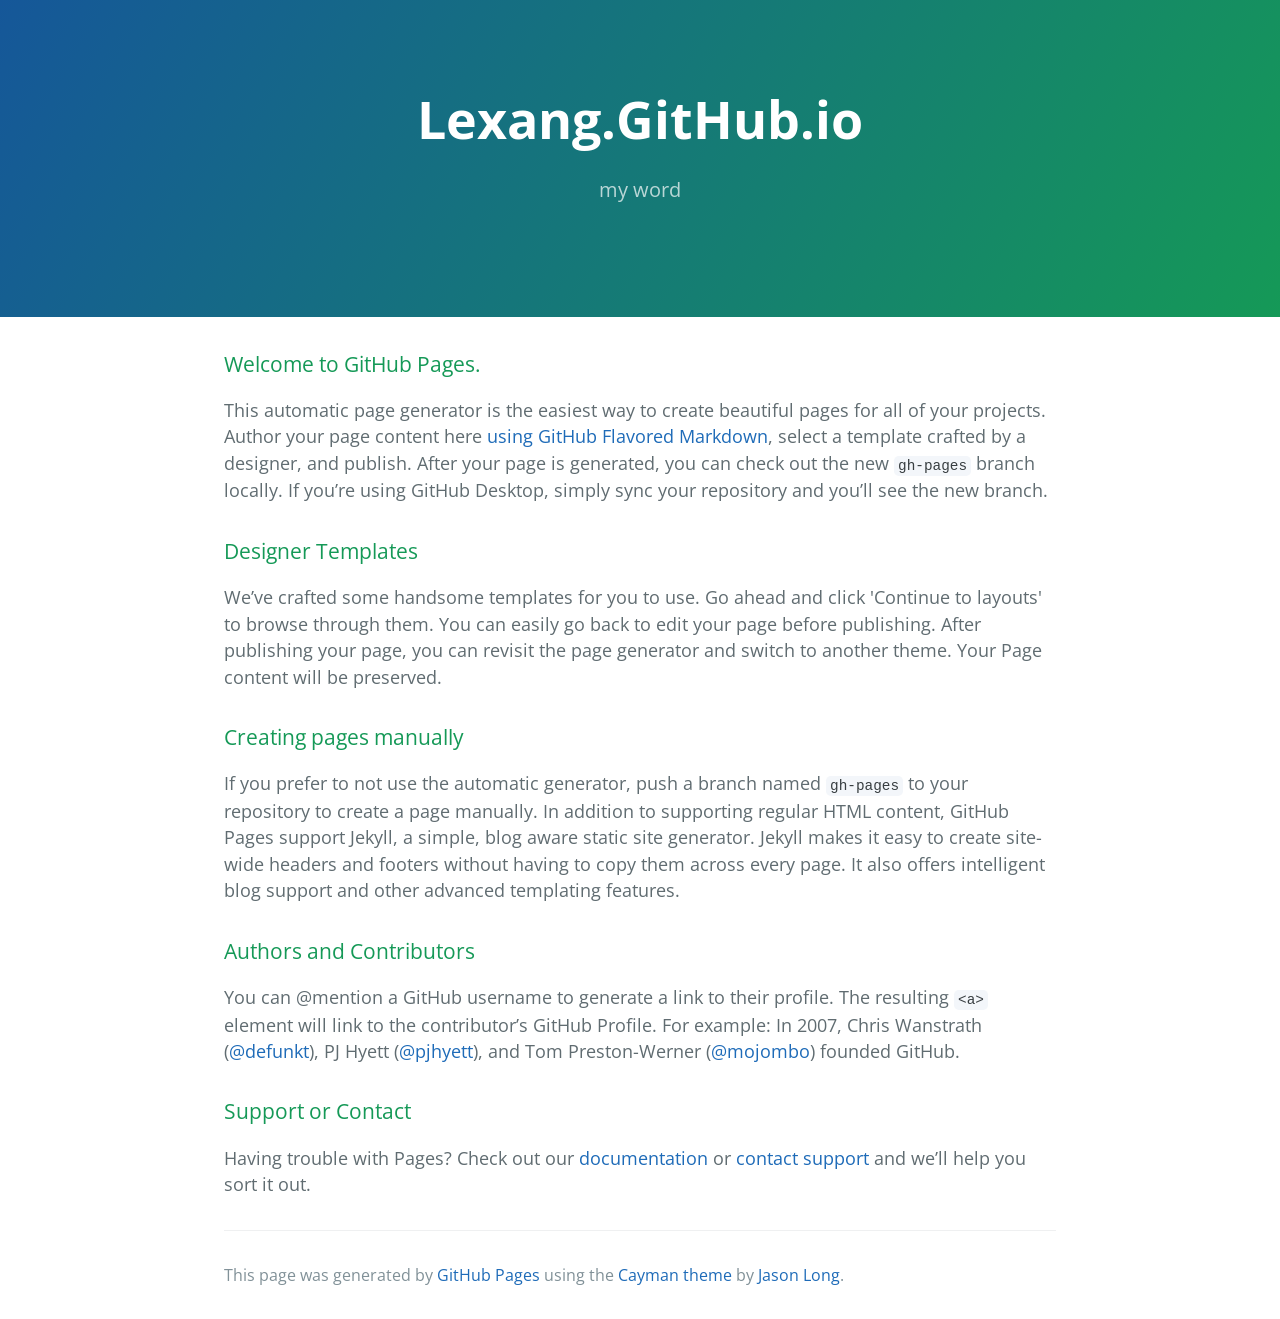
==== index.html @ 5d9beba0 "Replace master branch with page content via GitHub" ====
<!DOCTYPE html>
<html lang="en-us">
  <head>
    <meta charset="UTF-8">
    <title>Lexang.GitHub.io by lexang</title>
    <meta name="viewport" content="width=device-width, initial-scale=1">
    <link rel="stylesheet" type="text/css" href="stylesheets/normalize.css" media="screen">
    <link href='https://fonts.googleapis.com/css?family=Open+Sans:400,700' rel='stylesheet' type='text/css'>
    <link rel="stylesheet" type="text/css" href="stylesheets/stylesheet.css" media="screen">
    <link rel="stylesheet" type="text/css" href="stylesheets/github-light.css" media="screen">
  </head>
  <body>
    <section class="page-header">
      <h1 class="project-name">Lexang.GitHub.io</h1>
      <h2 class="project-tagline">my word</h2>
    </section>

    <section class="main-content">
      <h3>
<a id="welcome-to-github-pages" class="anchor" href="#welcome-to-github-pages" aria-hidden="true"><span aria-hidden="true" class="octicon octicon-link"></span></a>Welcome to GitHub Pages.</h3>

<p>This automatic page generator is the easiest way to create beautiful pages for all of your projects. Author your page content here <a href="https://guides.github.com/features/mastering-markdown/">using GitHub Flavored Markdown</a>, select a template crafted by a designer, and publish. After your page is generated, you can check out the new <code>gh-pages</code> branch locally. If you’re using GitHub Desktop, simply sync your repository and you’ll see the new branch.</p>

<h3>
<a id="designer-templates" class="anchor" href="#designer-templates" aria-hidden="true"><span aria-hidden="true" class="octicon octicon-link"></span></a>Designer Templates</h3>

<p>We’ve crafted some handsome templates for you to use. Go ahead and click 'Continue to layouts' to browse through them. You can easily go back to edit your page before publishing. After publishing your page, you can revisit the page generator and switch to another theme. Your Page content will be preserved.</p>

<h3>
<a id="creating-pages-manually" class="anchor" href="#creating-pages-manually" aria-hidden="true"><span aria-hidden="true" class="octicon octicon-link"></span></a>Creating pages manually</h3>

<p>If you prefer to not use the automatic generator, push a branch named <code>gh-pages</code> to your repository to create a page manually. In addition to supporting regular HTML content, GitHub Pages support Jekyll, a simple, blog aware static site generator. Jekyll makes it easy to create site-wide headers and footers without having to copy them across every page. It also offers intelligent blog support and other advanced templating features.</p>

<h3>
<a id="authors-and-contributors" class="anchor" href="#authors-and-contributors" aria-hidden="true"><span aria-hidden="true" class="octicon octicon-link"></span></a>Authors and Contributors</h3>

<p>You can @mention a GitHub username to generate a link to their profile. The resulting <code>&lt;a&gt;</code> element will link to the contributor’s GitHub Profile. For example: In 2007, Chris Wanstrath (<a href="https://github.com/defunkt" class="user-mention">@defunkt</a>), PJ Hyett (<a href="https://github.com/pjhyett" class="user-mention">@pjhyett</a>), and Tom Preston-Werner (<a href="https://github.com/mojombo" class="user-mention">@mojombo</a>) founded GitHub.</p>

<h3>
<a id="support-or-contact" class="anchor" href="#support-or-contact" aria-hidden="true"><span aria-hidden="true" class="octicon octicon-link"></span></a>Support or Contact</h3>

<p>Having trouble with Pages? Check out our <a href="https://help.github.com/pages">documentation</a> or <a href="https://github.com/contact">contact support</a> and we’ll help you sort it out.</p>

      <footer class="site-footer">

        <span class="site-footer-credits">This page was generated by <a href="https://pages.github.com">GitHub Pages</a> using the <a href="https://github.com/jasonlong/cayman-theme">Cayman theme</a> by <a href="https://twitter.com/jasonlong">Jason Long</a>.</span>
      </footer>

    </section>

  
  </body>
</html>
---- stylesheets/stylesheet.css ----
* {
  box-sizing: border-box; }

body {
  padding: 0;
  margin: 0;
  font-family: "Open Sans", "Helvetica Neue", Helvetica, Arial, sans-serif;
  font-size: 16px;
  line-height: 1.5;
  color: #606c71; }

a {
  color: #1e6bb8;
  text-decoration: none; }
  a:hover {
    text-decoration: underline; }

.btn {
  display: inline-block;
  margin-bottom: 1rem;
  color: rgba(255, 255, 255, 0.7);
  background-color: rgba(255, 255, 255, 0.08);
  border-color: rgba(255, 255, 255, 0.2);
  border-style: solid;
  border-width: 1px;
  border-radius: 0.3rem;
  transition: color 0.2s, background-color 0.2s, border-color 0.2s; }
  .btn + .btn {
    margin-left: 1rem; }

.btn:hover {
  color: rgba(255, 255, 255, 0.8);
  text-decoration: none;
  background-color: rgba(255, 255, 255, 0.2);
  border-color: rgba(255, 255, 255, 0.3); }

@media screen and (min-width: 64em) {
  .btn {
    padding: 0.75rem 1rem; } }

@media screen and (min-width: 42em) and (max-width: 64em) {
  .btn {
    padding: 0.6rem 0.9rem;
    font-size: 0.9rem; } }

@media screen and (max-width: 42em) {
  .btn {
    display: block;
    width: 100%;
    padding: 0.75rem;
    font-size: 0.9rem; }
    .btn + .btn {
      margin-top: 1rem;
      margin-left: 0; } }

.page-header {
  color: #fff;
  text-align: center;
  background-color: #159957;
  background-image: linear-gradient(120deg, #155799, #159957); }

@media screen and (min-width: 64em) {
  .page-header {
    padding: 5rem 6rem; } }

@media screen and (min-width: 42em) and (max-width: 64em) {
  .page-header {
    padding: 3rem 4rem; } }

@media screen and (max-width: 42em) {
  .page-header {
    padding: 2rem 1rem; } }

.project-name {
  margin-top: 0;
  margin-bottom: 0.1rem; }

@media screen and (min-width: 64em) {
  .project-name {
    font-size: 3.25rem; } }

@media screen and (min-width: 42em) and (max-width: 64em) {
  .project-name {
    font-size: 2.25rem; } }

@media screen and (max-width: 42em) {
  .project-name {
    font-size: 1.75rem; } }

.project-tagline {
  margin-bottom: 2rem;
  font-weight: normal;
  opacity: 0.7; }

@media screen and (min-width: 64em) {
  .project-tagline {
    font-size: 1.25rem; } }

@media screen and (min-width: 42em) and (max-width: 64em) {
  .project-tagline {
    font-size: 1.15rem; } }

@media screen and (max-width: 42em) {
  .project-tagline {
    font-size: 1rem; } }

.main-content :first-child {
  margin-top: 0; }
.main-content img {
  max-width: 100%; }
.main-content h1, .main-content h2, .main-content h3, .main-content h4, .main-content h5, .main-content h6 {
  margin-top: 2rem;
  margin-bottom: 1rem;
  font-weight: normal;
  color: #159957; }
.main-content p {
  margin-bottom: 1em; }
.main-content code {
  padding: 2px 4px;
  font-family: Consolas, "Liberation Mono", Menlo, Courier, monospace;
  font-size: 0.9rem;
  color: #383e41;
  background-color: #f3f6fa;
  border-radius: 0.3rem; }
.main-content pre {
  padding: 0.8rem;
  margin-top: 0;
  margin-bottom: 1rem;
  font: 1rem Consolas, "Liberation Mono", Menlo, Courier, monospace;
  color: #567482;
  word-wrap: normal;
  background-color: #f3f6fa;
  border: solid 1px #dce6f0;
  border-radius: 0.3rem; }
  .main-content pre > code {
    padding: 0;
    margin: 0;
    font-size: 0.9rem;
    color: #567482;
    word-break: normal;
    white-space: pre;
    background: transparent;
    border: 0; }
.main-content .highlight {
  margin-bottom: 1rem; }
  .main-content .highlight pre {
    margin-bottom: 0;
    word-break: normal; }
.main-content .highlight pre, .main-content pre {
  padding: 0.8rem;
  overflow: auto;
  font-size: 0.9rem;
  line-height: 1.45;
  border-radius: 0.3rem; }
.main-content pre code, .main-content pre tt {
  display: inline;
  max-width: initial;
  padding: 0;
  margin: 0;
  overflow: initial;
  line-height: inherit;
  word-wrap: normal;
  background-color: transparent;
  border: 0; }
  .main-content pre code:before, .main-content pre code:after, .main-content pre tt:before, .main-content pre tt:after {
    content: normal; }
.main-content ul, .main-content ol {
  margin-top: 0; }
.main-content blockquote {
  padding: 0 1rem;
  margin-left: 0;
  color: #819198;
  border-left: 0.3rem solid #dce6f0; }
  .main-content blockquote > :first-child {
    margin-top: 0; }
  .main-content blockquote > :last-child {
    margin-bottom: 0; }
.main-content table {
  display: block;
  width: 100%;
  overflow: auto;
  word-break: normal;
  word-break: keep-all; }
  .main-content table th {
    font-weight: bold; }
  .main-content table th, .main-content table td {
    padding: 0.5rem 1rem;
    border: 1px solid #e9ebec; }
.main-content dl {
  padding: 0; }
  .main-content dl dt {
    padding: 0;
    margin-top: 1rem;
    font-size: 1rem;
    font-weight: bold; }
  .main-content dl dd {
    padding: 0;
    margin-bottom: 1rem; }
.main-content hr {
  height: 2px;
  padding: 0;
  margin: 1rem 0;
  background-color: #eff0f1;
  border: 0; }

@media screen and (min-width: 64em) {
  .main-content {
    max-width: 64rem;
    padding: 2rem 6rem;
    margin: 0 auto;
    font-size: 1.1rem; } }

@media screen and (min-width: 42em) and (max-width: 64em) {
  .main-content {
    padding: 2rem 4rem;
    font-size: 1.1rem; } }

@media screen and (max-width: 42em) {
  .main-content {
    padding: 2rem 1rem;
    font-size: 1rem; } }

.site-footer {
  padding-top: 2rem;
  margin-top: 2rem;
  border-top: solid 1px #eff0f1; }

.site-footer-owner {
  display: block;
  font-weight: bold; }

.site-footer-credits {
  color: #819198; }

@media screen and (min-width: 64em) {
  .site-footer {
    font-size: 1rem; } }

@media screen and (min-width: 42em) and (max-width: 64em) {
  .site-footer {
    font-size: 1rem; } }

@media screen and (max-width: 42em) {
  .site-footer {
    font-size: 0.9rem; } }
---- stylesheets/github-light.css ----
/*
The MIT License (MIT)

Copyright (c) 2016 GitHub, Inc.

Permission is hereby granted, free of charge, to any person obtaining a copy
of this software and associated documentation files (the "Software"), to deal
in the Software without restriction, including without limitation the rights
to use, copy, modify, merge, publish, distribute, sublicense, and/or sell
copies of the Software, and to permit persons to whom the Software is
furnished to do so, subject to the following conditions:

The above copyright notice and this permission notice shall be included in all
copies or substantial portions of the Software.

THE SOFTWARE IS PROVIDED "AS IS", WITHOUT WARRANTY OF ANY KIND, EXPRESS OR
IMPLIED, INCLUDING BUT NOT LIMITED TO THE WARRANTIES OF MERCHANTABILITY,
FITNESS FOR A PARTICULAR PURPOSE AND NONINFRINGEMENT. IN NO EVENT SHALL THE
AUTHORS OR COPYRIGHT HOLDERS BE LIABLE FOR ANY CLAIM, DAMAGES OR OTHER
LIABILITY, WHETHER IN AN ACTION OF CONTRACT, TORT OR OTHERWISE, ARISING FROM,
OUT OF OR IN CONNECTION WITH THE SOFTWARE OR THE USE OR OTHER DEALINGS IN THE
SOFTWARE.

*/

.pl-c /* comment */ {
  color: #969896;
}

.pl-c1 /* constant, variable.other.constant, support, meta.property-name, support.constant, support.variable, meta.module-reference, markup.raw, meta.diff.header */,
.pl-s .pl-v /* string variable */ {
  color: #0086b3;
}

.pl-e /* entity */,
.pl-en /* entity.name */ {
  color: #795da3;
}

.pl-smi /* variable.parameter.function, storage.modifier.package, storage.modifier.import, storage.type.java, variable.other */,
.pl-s .pl-s1 /* string source */ {
  color: #333;
}

.pl-ent /* entity.name.tag */ {
  color: #63a35c;
}

.pl-k /* keyword, storage, storage.type */ {
  color: #a71d5d;
}

.pl-s /* string */,
.pl-pds /* punctuation.definition.string, string.regexp.character-class */,
.pl-s .pl-pse .pl-s1 /* string punctuation.section.embedded source */,
.pl-sr /* string.regexp */,
.pl-sr .pl-cce /* string.regexp constant.character.escape */,
.pl-sr .pl-sre /* string.regexp source.ruby.embedded */,
.pl-sr .pl-sra /* string.regexp string.regexp.arbitrary-repitition */ {
  color: #183691;
}

.pl-v /* variable */ {
  color: #ed6a43;
}

.pl-id /* invalid.deprecated */ {
  color: #b52a1d;
}

.pl-ii /* invalid.illegal */ {
  color: #f8f8f8;
  background-color: #b52a1d;
}

.pl-sr .pl-cce /* string.regexp constant.character.escape */ {
  font-weight: bold;
  color: #63a35c;
}

.pl-ml /* markup.list */ {
  color: #693a17;
}

.pl-mh /* markup.heading */,
.pl-mh .pl-en /* markup.heading entity.name */,
.pl-ms /* meta.separator */ {
  font-weight: bold;
  color: #1d3e81;
}

.pl-mq /* markup.quote */ {
  color: #008080;
}

.pl-mi /* markup.italic */ {
  font-style: italic;
  color: #333;
}

.pl-mb /* markup.bold */ {
  font-weight: bold;
  color: #333;
}

.pl-md /* markup.deleted, meta.diff.header.from-file */ {
  color: #bd2c00;
  background-color: #ffecec;
}

.pl-mi1 /* markup.inserted, meta.diff.header.to-file */ {
  color: #55a532;
  background-color: #eaffea;
}

.pl-mdr /* meta.diff.range */ {
  font-weight: bold;
  color: #795da3;
}

.pl-mo /* meta.output */ {
  color: #1d3e81;
}
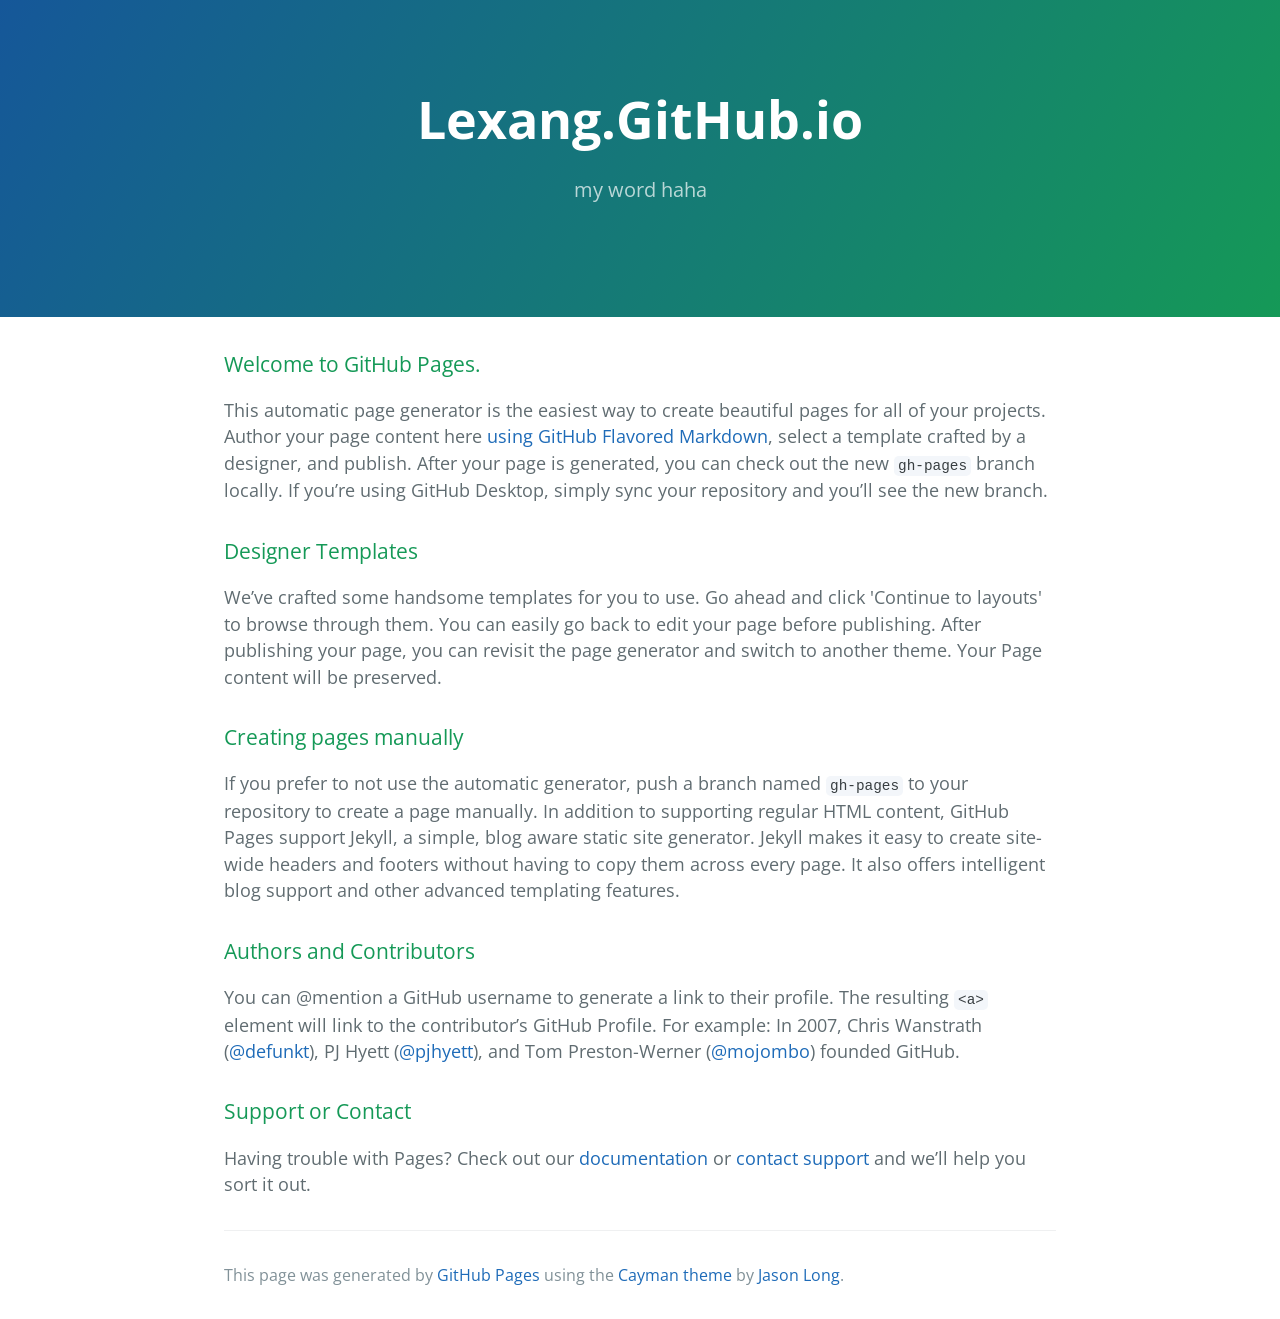
==== commit 8a7d4091: "Update index.html" ====
--- a/index.html
+++ b/index.html
@@ -12,7 +12,7 @@
   <body>
     <section class="page-header">
       <h1 class="project-name">Lexang.GitHub.io</h1>
-      <h2 class="project-tagline">my word</h2>
+      <h2 class="project-tagline">my word haha</h2>
     </section>
 
     <section class="main-content">
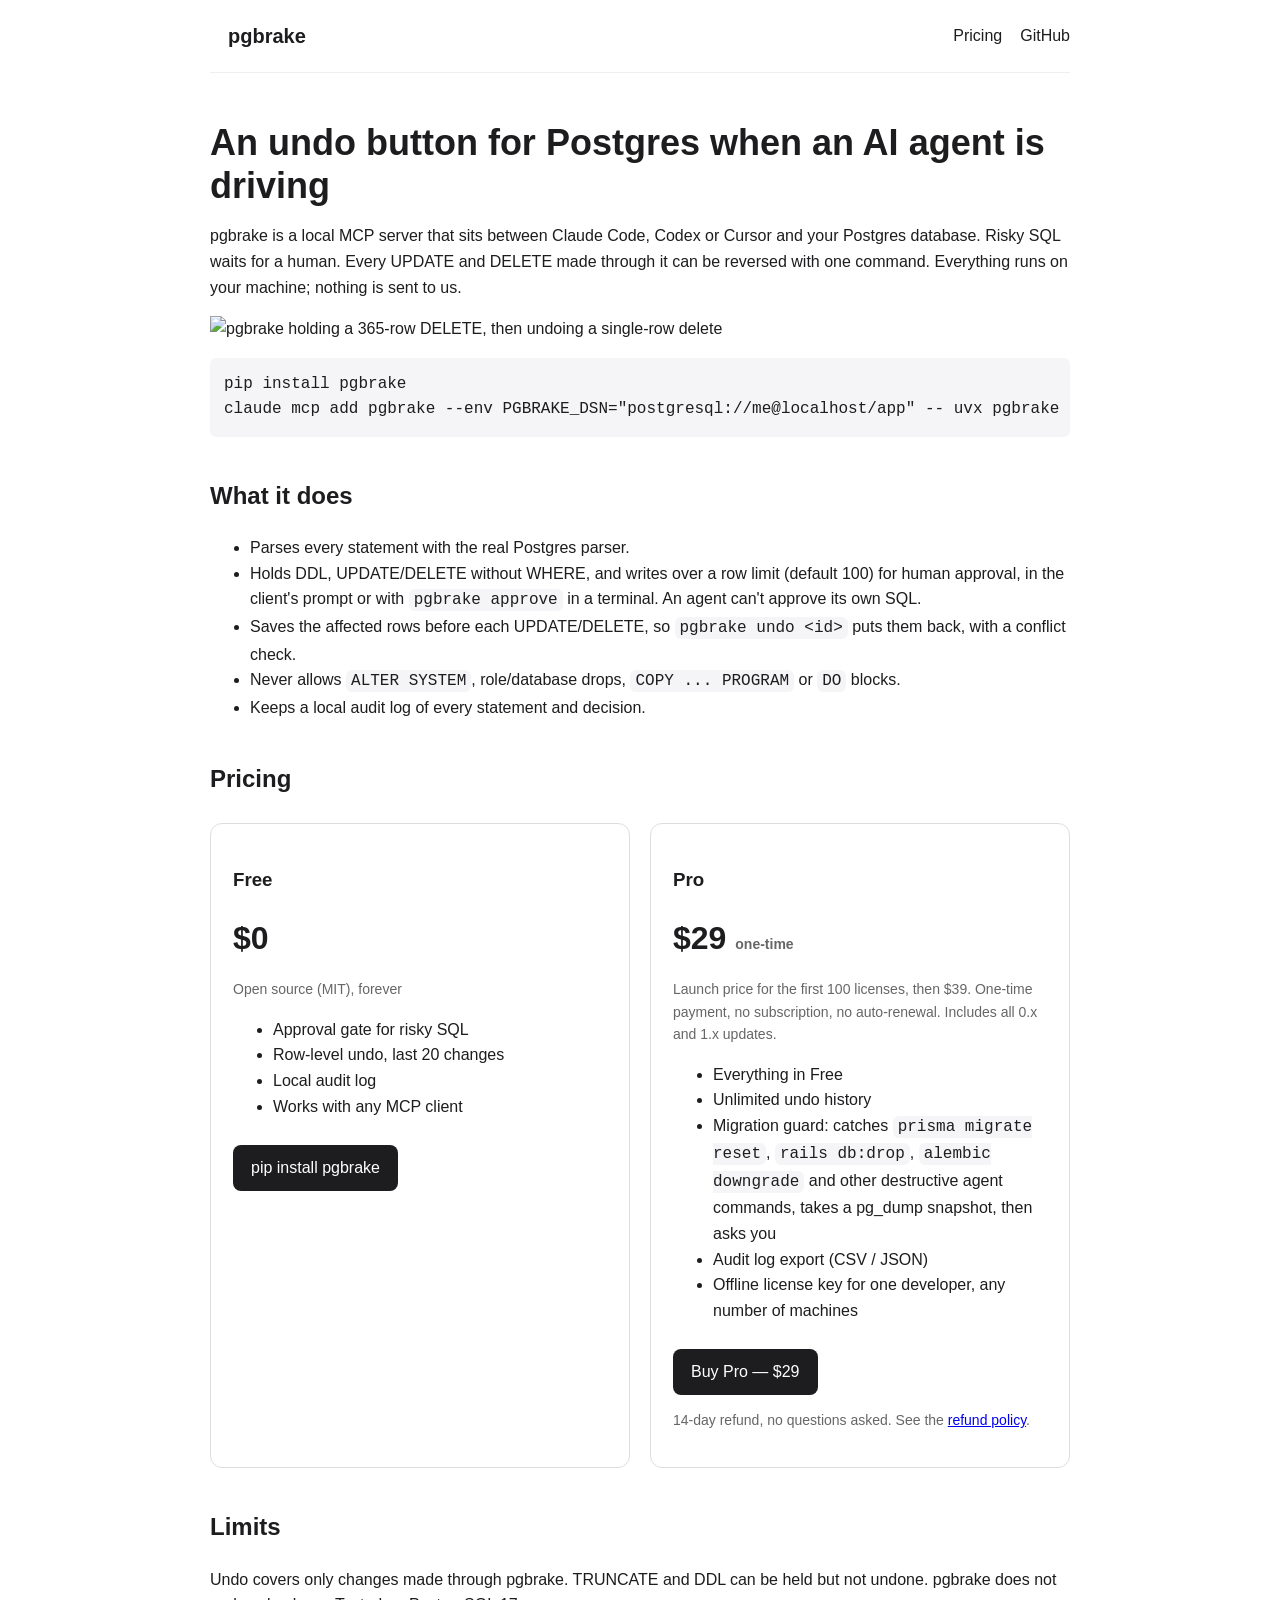
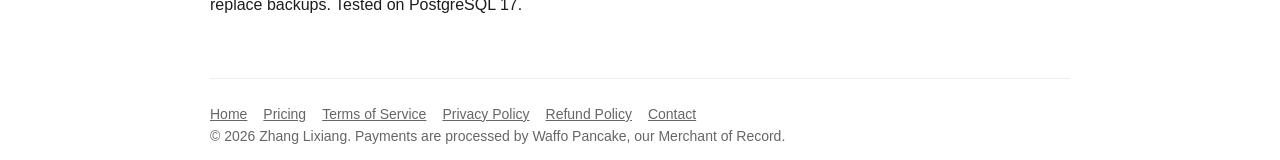
==== commit 1ab0769c: "pgbrake site: pricing, terms, privacy, refund" ====
--- a/index.html
+++ b/index.html
@@ -1,53 +1,27 @@
-<!DOCTYPE html>
-<html lang="en-us">
-  <head>
-    <meta charset="UTF-8">
-    <title>Lexang.GitHub.io by lexang</title>
-    <meta name="viewport" content="width=device-width, initial-scale=1">
-    <link rel="stylesheet" type="text/css" href="stylesheets/normalize.css" media="screen">
-    <link href='https://fonts.googleapis.com/css?family=Open+Sans:400,700' rel='stylesheet' type='text/css'>
-    <link rel="stylesheet" type="text/css" href="stylesheets/stylesheet.css" media="screen">
-    <link rel="stylesheet" type="text/css" href="stylesheets/github-light.css" media="screen">
-  </head>
-  <body>
-    <section class="page-header">
-      <h1 class="project-name">Lexang.GitHub.io</h1>
-      <h2 class="project-tagline">my word haha</h2>
-    </section>
-
-    <section class="main-content">
-      <h3>
-<a id="welcome-to-github-pages" class="anchor" href="#welcome-to-github-pages" aria-hidden="true"><span aria-hidden="true" class="octicon octicon-link"></span></a>Welcome to GitHub Pages.</h3>
-
-<p>This automatic page generator is the easiest way to create beautiful pages for all of your projects. Author your page content here <a href="https://guides.github.com/features/mastering-markdown/">using GitHub Flavored Markdown</a>, select a template crafted by a designer, and publish. After your page is generated, you can check out the new <code>gh-pages</code> branch locally. If you’re using GitHub Desktop, simply sync your repository and you’ll see the new branch.</p>
-
-<h3>
-<a id="designer-templates" class="anchor" href="#designer-templates" aria-hidden="true"><span aria-hidden="true" class="octicon octicon-link"></span></a>Designer Templates</h3>
-
-<p>We’ve crafted some handsome templates for you to use. Go ahead and click 'Continue to layouts' to browse through them. You can easily go back to edit your page before publishing. After publishing your page, you can revisit the page generator and switch to another theme. Your Page content will be preserved.</p>
-
-<h3>
-<a id="creating-pages-manually" class="anchor" href="#creating-pages-manually" aria-hidden="true"><span aria-hidden="true" class="octicon octicon-link"></span></a>Creating pages manually</h3>
-
-<p>If you prefer to not use the automatic generator, push a branch named <code>gh-pages</code> to your repository to create a page manually. In addition to supporting regular HTML content, GitHub Pages support Jekyll, a simple, blog aware static site generator. Jekyll makes it easy to create site-wide headers and footers without having to copy them across every page. It also offers intelligent blog support and other advanced templating features.</p>
-
-<h3>
-<a id="authors-and-contributors" class="anchor" href="#authors-and-contributors" aria-hidden="true"><span aria-hidden="true" class="octicon octicon-link"></span></a>Authors and Contributors</h3>
-
-<p>You can @mention a GitHub username to generate a link to their profile. The resulting <code>&lt;a&gt;</code> element will link to the contributor’s GitHub Profile. For example: In 2007, Chris Wanstrath (<a href="https://github.com/defunkt" class="user-mention">@defunkt</a>), PJ Hyett (<a href="https://github.com/pjhyett" class="user-mention">@pjhyett</a>), and Tom Preston-Werner (<a href="https://github.com/mojombo" class="user-mention">@mojombo</a>) founded GitHub.</p>
-
-<h3>
-<a id="support-or-contact" class="anchor" href="#support-or-contact" aria-hidden="true"><span aria-hidden="true" class="octicon octicon-link"></span></a>Support or Contact</h3>
-
-<p>Having trouble with Pages? Check out our <a href="https://help.github.com/pages">documentation</a> or <a href="https://github.com/contact">contact support</a> and we’ll help you sort it out.</p>
-
-      <footer class="site-footer">
-
-        <span class="site-footer-credits">This page was generated by <a href="https://pages.github.com">GitHub Pages</a> using the <a href="https://github.com/jasonlong/cayman-theme">Cayman theme</a> by <a href="https://twitter.com/jasonlong">Jason Long</a>.</span>
-      </footer>
-
-    </section>
-
-  
-  </body>
-</html>
+<!doctype html><html lang=en><head><meta charset=utf-8><meta name=viewport content="width=device-width,initial-scale=1"><title>pgbrake — undo button for Postgres when an AI agent is driving</title><meta name=description content="pgbrake: an undo button and approval gate for Postgres when an AI agent is driving."><link rel=stylesheet href=/style.css></head><body><header><p class=logo><a href=/>pgbrake</a></p><nav><a href=/#pricing>Pricing</a><a href=https://github.com/lexang/pgbrake>GitHub</a></nav></header>
+<h1>An undo button for Postgres when an AI agent is driving</h1>
+<p>pgbrake is a local MCP server that sits between Claude Code, Codex or Cursor and your Postgres database. Risky SQL waits for a human. Every UPDATE and DELETE made through it can be reversed with one command. Everything runs on your machine; nothing is sent to us.</p>
+<p><img src="https://raw.githubusercontent.com/lexang/pgbrake/main/docs/demo.gif" alt="pgbrake holding a 365-row DELETE, then undoing a single-row delete"></p>
+<pre>pip install pgbrake
+claude mcp add pgbrake --env PGBRAKE_DSN="postgresql://me@localhost/app" -- uvx pgbrake serve</pre>
+<h2>What it does</h2>
+<ul>
+<li>Parses every statement with the real Postgres parser.</li>
+<li>Holds DDL, UPDATE/DELETE without WHERE, and writes over a row limit (default 100) for human approval, in the client's prompt or with <code>pgbrake approve</code> in a terminal. An agent can't approve its own SQL.</li>
+<li>Saves the affected rows before each UPDATE/DELETE, so <code>pgbrake undo &lt;id&gt;</code> puts them back, with a conflict check.</li>
+<li>Never allows <code>ALTER SYSTEM</code>, role/database drops, <code>COPY ... PROGRAM</code> or <code>DO</code> blocks.</li>
+<li>Keeps a local audit log of every statement and decision.</li>
+</ul>
+<h2 id="pricing">Pricing</h2>
+<div class="plans">
+<div class="plan"><h3>Free</h3><div class="price">$0</div><p class="muted">Open source (MIT), forever</p>
+<ul><li>Approval gate for risky SQL</li><li>Row-level undo, last 20 changes</li><li>Local audit log</li><li>Works with any MCP client</li></ul>
+<a class="btn" href="https://pypi.org/project/pgbrake/">pip install pgbrake</a></div>
+<div class="plan"><h3>Pro</h3><div class="price">$29 <span class="muted">one-time</span></div><p class="muted">Launch price for the first 100 licenses, then $39. One-time payment, no subscription, no auto-renewal. Includes all 0.x and 1.x updates.</p>
+<ul><li>Everything in Free</li><li>Unlimited undo history</li><li>Migration guard: catches <code>prisma migrate reset</code>, <code>rails db:drop</code>, <code>alembic downgrade</code> and other destructive agent commands, takes a pg_dump snapshot, then asks you</li><li>Audit log export (CSV / JSON)</li><li>Offline license key for one developer, any number of machines</li></ul>
+<a class="btn" href="mailto:zlexang@gmail.com?subject=pgbrake%20Pro">Buy Pro — $29</a>
+<p class="muted">14-day refund, no questions asked. See the <a href="/refund.html">refund policy</a>.</p></div>
+</div>
+<h2>Limits</h2>
+<p>Undo covers only changes made through pgbrake. TRUNCATE and DDL can be held but not undone. pgbrake does not replace backups. Tested on PostgreSQL 17.</p>
+<footer><a href="/">Home</a><a href="/#pricing">Pricing</a><a href="/terms.html">Terms of Service</a><a href="/privacy.html">Privacy Policy</a><a href="/refund.html">Refund Policy</a><a href="mailto:zlexang@gmail.com">Contact</a><br>© 2026 Zhang Lixiang. Payments are processed by Waffo Pancake, our Merchant of Record.</footer></body></html>
